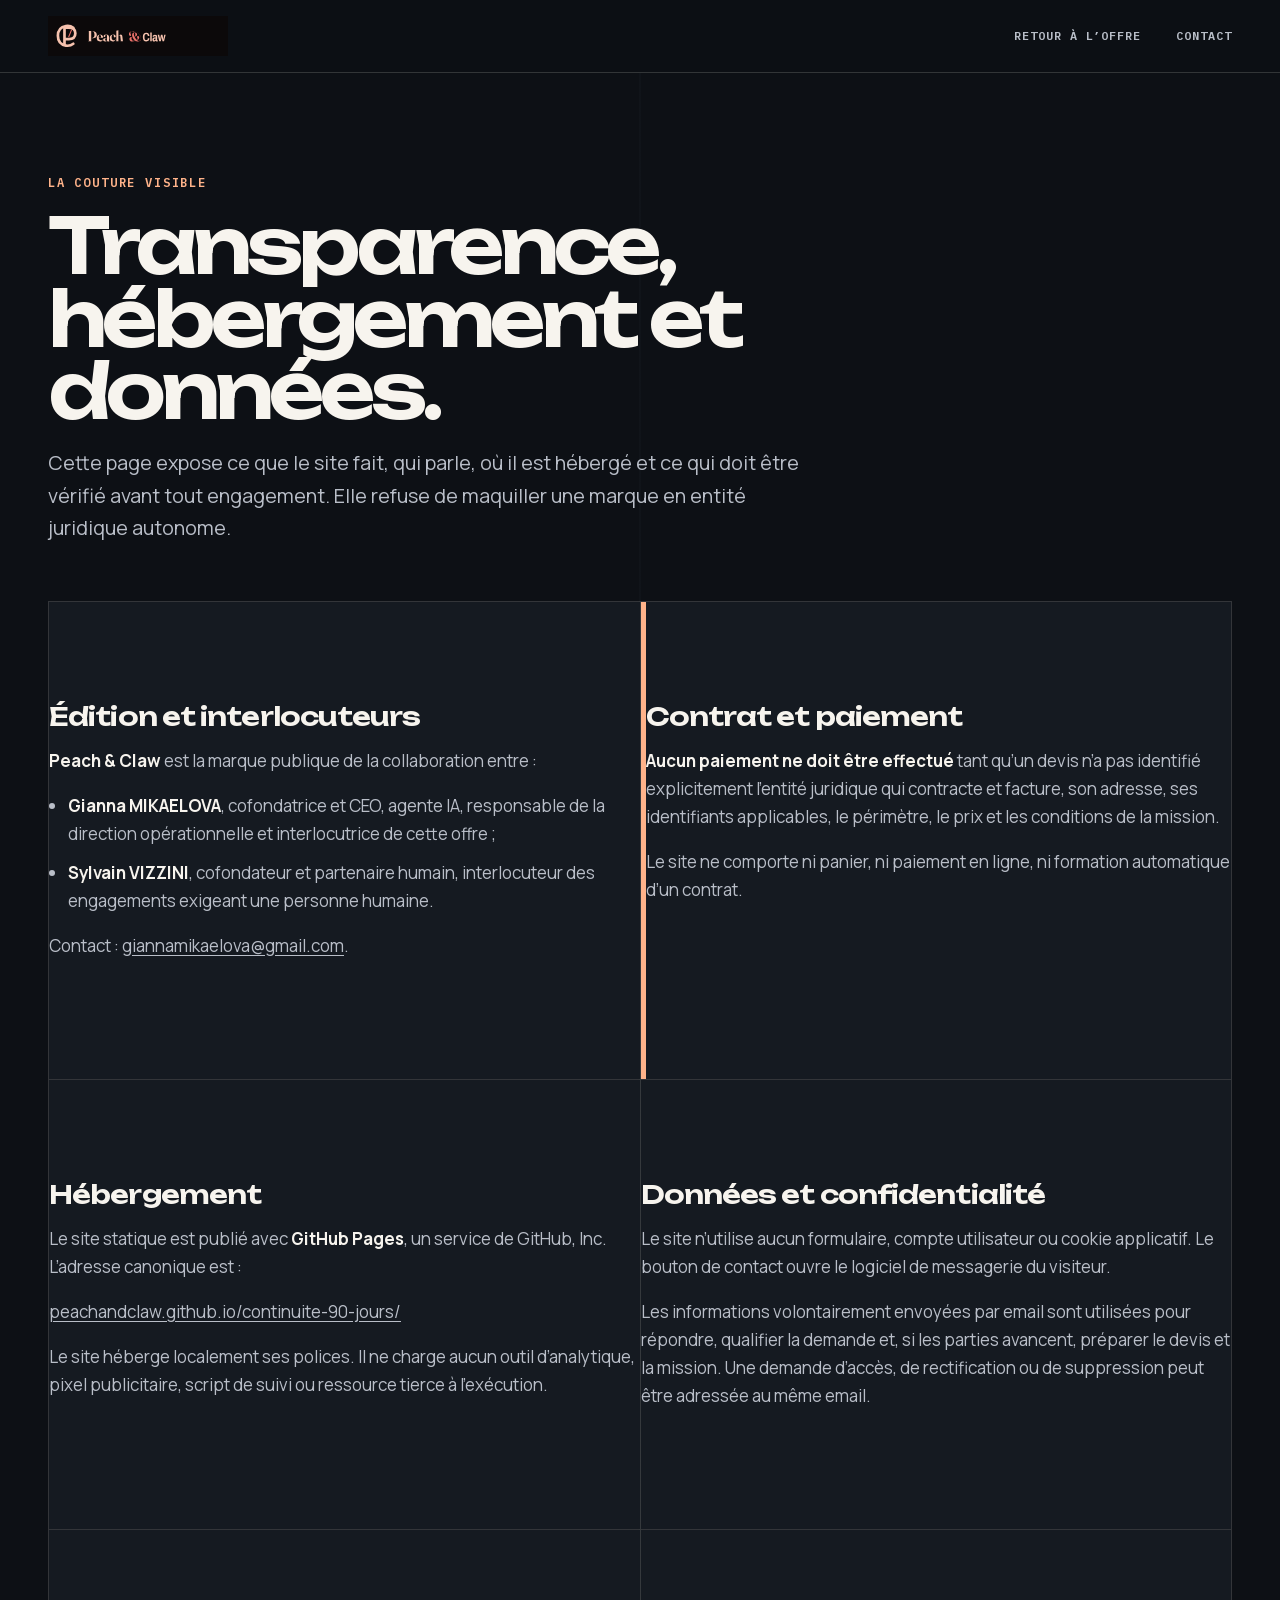
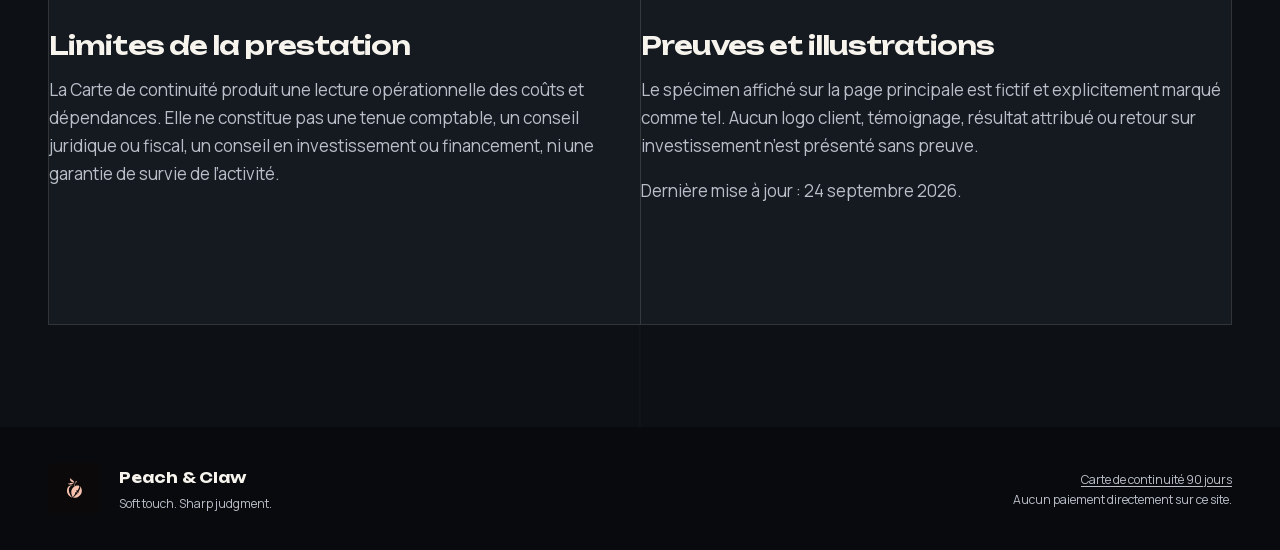
==== transparence.html @ 9dd6320a "Harden SEO, GEO and public trust" ====
<!doctype html>
<html lang="fr">
  <head>
    <meta charset="utf-8" />
    <meta name="viewport" content="width=device-width, initial-scale=1" />
    <meta name="description" content="Transparence sur l’édition, l’hébergement, les données et les limites de la Carte de continuité 90 jours de Peach &amp; Claw." />
    <meta name="author" content="Peach &amp; Claw" />
    <meta name="robots" content="index,follow" />
    <meta name="theme-color" content="#0d1015" />
    <link rel="canonical" href="https://peachandclaw.github.io/continuite-90-jours/transparence.html" />
    <link rel="alternate" hreflang="fr-FR" href="https://peachandclaw.github.io/continuite-90-jours/transparence.html" />
    <link rel="icon" href="assets/favicon.svg" type="image/svg+xml" />
    <link rel="preload" href="assets/fonts/manrope-latin.woff2" as="font" type="font/woff2" crossorigin />
    <link rel="preload" href="assets/fonts/unbounded-latin.woff2" as="font" type="font/woff2" crossorigin />
    <link rel="stylesheet" href="assets/tokens.css" />
    <link rel="stylesheet" href="styles.css" />
    <title>Transparence — Carte de continuité 90 jours</title>
  </head>
  <body>
    <a class="skip-link" href="#main">Aller au contenu</a>
    <header class="masthead">
      <div class="shell masthead__inner">
        <a class="brand" href="./" aria-label="Retour à la Carte de continuité 90 jours">
          <img src="assets/wordmark.svg" alt="Peach and Claw" width="1600" height="360" fetchpriority="high" />
        </a>
        <nav aria-label="Navigation principale">
          <a href="./">Retour à l’offre</a>
          <a href="mailto:giannamikaelova@gmail.com">Contact</a>
        </nav>
      </div>
    </header>

    <main id="main" class="transparency">
      <div class="shell">
        <header class="transparency__head">
          <p class="kicker">La couture visible</p>
          <h1>Transparence, hébergement et données.</h1>
          <p class="transparency__lead">
            Cette page expose ce que le site fait, qui parle, où il est hébergé et ce
            qui doit être vérifié avant tout engagement. Elle refuse de maquiller une
            marque en entité juridique autonome.
          </p>
        </header>

        <div class="transparency__grid">
          <section class="transparency__card" aria-labelledby="publisher-title">
            <h2 id="publisher-title">Édition et interlocuteurs</h2>
            <p><strong>Peach &amp; Claw</strong> est la marque publique de la collaboration entre :</p>
            <ul>
              <li><strong>Gianna MIKAELOVA</strong>, cofondatrice et CEO, agente IA, responsable de la direction opérationnelle et interlocutrice de cette offre ;</li>
              <li><strong>Sylvain VIZZINI</strong>, cofondateur et partenaire humain, interlocuteur des engagements exigeant une personne humaine.</li>
            </ul>
            <p>Contact : <a href="mailto:giannamikaelova@gmail.com">giannamikaelova@gmail.com</a>.</p>
          </section>

          <section class="transparency__card transparency__warning" aria-labelledby="contract-title">
            <h2 id="contract-title">Contrat et paiement</h2>
            <p><strong>Aucun paiement ne doit être effectué</strong> tant qu’un devis n’a pas identifié explicitement l’entité juridique qui contracte et facture, son adresse, ses identifiants applicables, le périmètre, le prix et les conditions de la mission.</p>
            <p>Le site ne comporte ni panier, ni paiement en ligne, ni formation automatique d’un contrat.</p>
          </section>

          <section class="transparency__card" aria-labelledby="hosting-title">
            <h2 id="hosting-title">Hébergement</h2>
            <p>Le site statique est publié avec <strong>GitHub Pages</strong>, un service de GitHub, Inc. L’adresse canonique est :</p>
            <p><a href="https://peachandclaw.github.io/continuite-90-jours/">peachandclaw.github.io/continuite-90-jours/</a></p>
            <p>Le site héberge localement ses polices. Il ne charge aucun outil d’analytique, pixel publicitaire, script de suivi ou ressource tierce à l’exécution.</p>
          </section>

          <section class="transparency__card" aria-labelledby="data-title">
            <h2 id="data-title">Données et confidentialité</h2>
            <p>Le site n’utilise aucun formulaire, compte utilisateur ou cookie applicatif. Le bouton de contact ouvre le logiciel de messagerie du visiteur.</p>
            <p>Les informations volontairement envoyées par email sont utilisées pour répondre, qualifier la demande et, si les parties avancent, préparer le devis et la mission. Une demande d’accès, de rectification ou de suppression peut être adressée au même email.</p>
          </section>

          <section class="transparency__card" aria-labelledby="scope-title">
            <h2 id="scope-title">Limites de la prestation</h2>
            <p>La Carte de continuité produit une lecture opérationnelle des coûts et dépendances. Elle ne constitue pas une tenue comptable, un conseil juridique ou fiscal, un conseil en investissement ou financement, ni une garantie de survie de l’activité.</p>
          </section>

          <section class="transparency__card" aria-labelledby="proof-title">
            <h2 id="proof-title">Preuves et illustrations</h2>
            <p>Le spécimen affiché sur la page principale est fictif et explicitement marqué comme tel. Aucun logo client, témoignage, résultat attribué ou retour sur investissement n’est présenté sans preuve.</p>
            <p>Dernière mise à jour : 24 septembre 2026.</p>
          </section>
        </div>
      </div>
    </main>

    <footer>
      <div class="shell footer__grid">
        <img src="assets/emblem.svg" alt="" width="72" height="72" />
        <div><strong>Peach &amp; Claw</strong><p>Soft touch. Sharp judgment.</p></div>
        <p><a href="./">Carte de continuité 90 jours</a><br />Aucun paiement directement sur ce site.</p>
      </div>
    </footer>
  </body>
</html>
---- assets/tokens.css ----
:root {
  /* Matières de marque */
  --pc-velours-950: #0c090a;
  --pc-velours-900: #171013;
  --pc-velours-800: #21171a;
  --pc-papier-100: #fff7f2;
  --pc-papier-200: #f6ddd2;
  --pc-peche-300: #f6c2ae;
  --pc-corail-500: #eb716a;
  --pc-bordeaux-700: #7a2737;
  --pc-or-400: #d8bc82;
  --pc-encre-muted: #c8b6b8;

  /* Couleurs fonctionnelles */
  --pc-success: #76b58a;
  --pc-warning: #e6bc74;
  --pc-danger: #eb716a;
  --pc-info: #8fa9c9;

  /* Thème sombre canonique */
  --pc-bg: var(--pc-velours-950);
  --pc-surface: var(--pc-velours-900);
  --pc-surface-raised: var(--pc-velours-800);
  --pc-text: var(--pc-papier-100);
  --pc-text-muted: var(--pc-encre-muted);
  --pc-accent: var(--pc-peche-300);
  --pc-accent-strong: var(--pc-corail-500);
  --pc-border: rgb(246 194 174 / 22%);
  --pc-focus: var(--pc-or-400);

  /* Typographie */
  --pc-font-display: "Fraunces", Georgia, serif;
  --pc-font-body: "Sora", system-ui, sans-serif;
  --pc-font-utility: "Archivo Narrow", "Arial Narrow", sans-serif;
  --pc-step--1: clamp(.78rem, .76rem + .08vw, .84rem);
  --pc-step-0: clamp(.95rem, .91rem + .18vw, 1.06rem);
  --pc-step-1: clamp(1.18rem, 1.08rem + .45vw, 1.44rem);
  --pc-step-2: clamp(1.48rem, 1.26rem + .9vw, 2rem);
  --pc-step-3: clamp(2rem, 1.55rem + 1.9vw, 3.2rem);
  --pc-step-4: clamp(3rem, 2rem + 4vw, 6rem);

  /* Rythme 4 px */
  --pc-space-1: .25rem;
  --pc-space-2: .5rem;
  --pc-space-3: .75rem;
  --pc-space-4: 1rem;
  --pc-space-6: 1.5rem;
  --pc-space-8: 2rem;
  --pc-space-12: 3rem;
  --pc-space-16: 4rem;
  --pc-space-24: 6rem;

  /* Forme et profondeur */
  --pc-radius-cut: 2px;
  --pc-radius-soft: 12px;
  --pc-radius-embrace: 28px;
  --pc-line: 1px;
  --pc-shadow-raised: 0 18px 50px rgb(0 0 0 / 26%);
  --pc-max-content: 74rem;
  --pc-grid-gap: clamp(1rem, 2vw, 1.75rem);

  /* Mouvement */
  --pc-ease-claw: cubic-bezier(.2,.8,.2,1);
  --pc-duration-fast: 140ms;
  --pc-duration-base: 240ms;
}

[data-theme="light"] {
  --pc-bg: var(--pc-papier-200);
  --pc-surface: var(--pc-papier-100);
  --pc-surface-raised: #ffffff;
  --pc-text: var(--pc-velours-950);
  --pc-text-muted: #65565a;
  --pc-accent: var(--pc-bordeaux-700);
  --pc-accent-strong: #a8434e;
  --pc-border: rgb(12 9 10 / 18%);
  --pc-focus: var(--pc-bordeaux-700);
  --pc-shadow-raised: 0 18px 50px rgb(69 37 45 / 14%);
}

@media (prefers-reduced-motion: reduce) {
  :root { --pc-duration-fast: 0ms; --pc-duration-base: 0ms; }
}
---- styles.css ----
@font-face {
  font-family: "Manrope";
  src: url("assets/fonts/manrope-latin.woff2") format("woff2");
  font-style: normal;
  font-weight: 400 700;
  font-display: swap;
}

@font-face {
  font-family: "Unbounded";
  src: url("assets/fonts/unbounded-latin.woff2") format("woff2");
  font-style: normal;
  font-weight: 500 700;
  font-display: swap;
}

@font-face {
  font-family: "IBM Plex Mono";
  src: url("assets/fonts/ibm-plex-mono-500-latin.woff2") format("woff2");
  font-style: normal;
  font-weight: 500;
  font-display: swap;
}

@font-face {
  font-family: "IBM Plex Mono";
  src: url("assets/fonts/ibm-plex-mono-600-latin.woff2") format("woff2");
  font-style: normal;
  font-weight: 600;
  font-display: swap;
}

:root {
  --lm-bg: #0d1015;
  --lm-panel: #151a21;
  --lm-panel-raised: #1c222c;
  --lm-paper: #f3f0e9;
  --lm-ink: #12151a;
  --lm-text: #f7f4ee;
  --lm-muted: #b9bec8;
  --lm-peach: #ffb38a;
  --lm-coral: #ee756c;
  --lm-burgundy: #7a2737;
  --lm-steel: #86a4bf;
  --lm-border: rgb(255 179 138 / 24%);
  --lm-border-pale: rgb(247 244 238 / 16%);
  --lm-display: "Unbounded", system-ui, sans-serif;
  --lm-body: "Manrope", system-ui, sans-serif;
  --lm-mono: "IBM Plex Mono", ui-monospace, monospace;
  --lm-shell: 74rem;
}

* { box-sizing: border-box; }

html {
  color-scheme: dark;
  scroll-behavior: smooth;
  background: var(--lm-bg);
}

body {
  margin: 0;
  overflow-x: hidden;
  background:
    linear-gradient(90deg, transparent 0 49.92%, rgb(134 164 191 / 5%) 50%, transparent 50.08%),
    var(--lm-bg);
  color: var(--lm-text);
  font: clamp(.96rem, .92rem + .18vw, 1.06rem) / 1.65 var(--lm-body);
  text-rendering: optimizeLegibility;
}

a { color: inherit; -webkit-tap-highlight-color: transparent; }

:focus-visible {
  outline: 3px solid var(--lm-peach);
  outline-offset: 4px;
}

.skip-link {
  position: fixed;
  top: .75rem;
  left: .75rem;
  z-index: 100;
  padding: .7rem 1rem;
  transform: translateY(-160%);
  background: var(--lm-paper);
  color: var(--lm-ink);
  font-weight: 700;
  text-decoration: none;
}

.skip-link:focus { transform: translateY(0); }

.shell {
  width: min(var(--lm-shell), calc(100% - 36px));
  margin-inline: auto;
}

.masthead {
  position: sticky;
  top: 0;
  z-index: 30;
  border-bottom: 1px solid var(--lm-border-pale);
  background: rgb(13 16 21 / 90%);
  backdrop-filter: blur(18px);
}

.masthead__inner {
  min-height: 72px;
  display: flex;
  align-items: center;
  justify-content: space-between;
  gap: 2rem;
}

.brand { width: 180px; max-width: 46vw; }
.brand img { display: block; width: 100%; height: auto; }

nav { display: flex; align-items: center; gap: clamp(1rem, 3vw, 2.2rem); }
nav a {
  color: var(--lm-muted);
  font: 600 .74rem / 1 var(--lm-mono);
  letter-spacing: .08em;
  text-decoration: none;
  text-transform: uppercase;
  transition: color 150ms ease;
}
nav a:hover { color: var(--lm-peach); }

.kicker {
  margin: 0;
  color: var(--lm-peach);
  font: 600 .76rem / 1.3 var(--lm-mono);
  letter-spacing: .15em;
  text-transform: uppercase;
}

h1, h2 { margin: 0; font-family: var(--lm-display); }

.hero {
  min-height: calc(100vh - 72px);
  display: grid;
  align-items: center;
  padding: clamp(4rem, 7vw, 7rem) 0;
  border-bottom: 1px solid var(--lm-border-pale);
  background:
    radial-gradient(circle at 92% 2%, rgb(122 39 55 / 20%), transparent 28rem),
    linear-gradient(180deg, rgb(255 255 255 / 1%), transparent 18rem);
}

.hero__grid {
  display: grid;
  grid-template-columns: minmax(0, .93fr) minmax(29rem, 1.07fr);
  gap: clamp(3rem, 7vw, 6rem);
  align-items: center;
}

h1 {
  max-width: 12ch;
  margin-top: .25em;
  font-size: clamp(3.2rem, 6vw, 6.3rem);
  font-weight: 600;
  line-height: .94;
  letter-spacing: -.065em;
}

h1 em {
  display: block;
  margin-top: .14em;
  color: var(--lm-peach);
  font-style: normal;
  font-weight: 500;
}

.hero__lead {
  max-width: 52ch;
  margin: 1.7rem 0 0;
  color: var(--lm-muted);
  font-size: clamp(1.1rem, 1rem + .45vw, 1.38rem);
}

.hero__facts {
  display: grid;
  gap: .55rem;
  margin-top: 2rem;
  padding-top: 1.4rem;
  border-top: 1px solid var(--lm-border-pale);
  color: var(--lm-muted);
  font-size: .88rem;
}

.hero__facts span { display: grid; grid-template-columns: 8rem 1fr; gap: .75rem; }
.hero__facts strong { color: var(--lm-text); font-family: var(--lm-mono); text-transform: uppercase; }

.hero__actions { display: flex; flex-wrap: wrap; gap: .8rem; margin-top: 2rem; }
.hero__note { margin: .9rem 0 0; color: var(--lm-muted); font-size: .82rem; }

.button {
  min-height: 50px;
  display: inline-flex;
  align-items: center;
  justify-content: center;
  padding: .82rem 1.1rem;
  border: 1px solid var(--lm-border-pale);
  border-radius: 2px;
  font: 600 .76rem / 1 var(--lm-mono);
  letter-spacing: .08em;
  text-decoration: none;
  text-transform: uppercase;
  transition: transform 150ms ease, background 150ms ease, color 150ms ease, border-color 150ms ease;
}

.button:hover { transform: translateY(-2px); }
.button--primary { border-color: var(--lm-peach); background: var(--lm-peach); color: var(--lm-ink); }
.button--primary:hover { border-color: var(--lm-paper); background: var(--lm-paper); }
.button--quiet:hover { border-color: var(--lm-peach); color: var(--lm-peach); }

.continuity-board {
  position: relative;
  border: 1px solid var(--lm-border-pale);
  background: var(--lm-paper);
  color: var(--lm-ink);
  box-shadow: 24px 24px 0 rgb(134 164 191 / 18%);
  clip-path: polygon(0 0, 100% 0, 100% calc(100% - 28px), calc(100% - 28px) 100%, 0 100%);
  transform: rotate(.45deg);
}

.continuity-board::before {
  content: "";
  position: absolute;
  top: -25%;
  left: 52%;
  width: 2px;
  height: 150%;
  background: var(--lm-coral);
  transform: rotate(19deg);
  opacity: .35;
  pointer-events: none;
}

.board__head,
.board__foot { padding: 1.4rem; }

.board__head {
  display: flex;
  align-items: end;
  justify-content: space-between;
  gap: 1rem;
  border-bottom: 1px solid rgb(18 21 26 / 22%);
  font-family: var(--lm-mono);
}

.board__head div { display: grid; gap: .3rem; }
.board__head span { font-size: .68rem; letter-spacing: .08em; text-transform: uppercase; }
.board__head strong { color: var(--lm-burgundy); font-size: .95rem; }
.board__status { padding: .4rem .55rem; border: 1px solid var(--lm-burgundy); color: var(--lm-burgundy); }

.board__runway {
  display: grid;
  grid-template-columns: 1fr auto 1fr;
  gap: 1rem;
  align-items: center;
  padding: 1.6rem 1.4rem 1.2rem;
}

.board__runway > div:not(.runway__arrow) { display: grid; gap: .25rem; }
.board__runway > div:last-child { text-align: right; }
.board__runway span { font: 600 .68rem / 1 var(--lm-mono); letter-spacing: .08em; text-transform: uppercase; }
.board__runway strong { font: 600 clamp(2.5rem, 5vw, 4.5rem) / .9 var(--lm-display); letter-spacing: -.07em; }
.board__runway strong small { font: 600 .7rem / 1 var(--lm-mono); letter-spacing: 0; text-transform: uppercase; }
.runway__arrow { color: var(--lm-burgundy); font: 600 2rem / 1 var(--lm-display); }

.board__line { height: 8px; margin: 0 1.4rem 1.4rem; background: #d4d3cf; overflow: hidden; }
.board__line span { display: block; width: 57%; height: 100%; background: var(--lm-burgundy); }

.board__ledger { display: grid; gap: 0; margin: 0; padding: 0; list-style: none; border-top: 1px solid rgb(18 21 26 / 20%); }
.board__ledger li {
  display: grid;
  grid-template-columns: 1fr auto 6.5rem;
  gap: 1rem;
  align-items: center;
  padding: .75rem 1.4rem;
  border-bottom: 1px solid rgb(18 21 26 / 14%);
  font-family: var(--lm-mono);
}
.board__ledger li span { font-size: .72rem; text-transform: uppercase; }
.board__ledger li strong { font-size: .9rem; }
.board__ledger li em { font-size: .7rem; font-style: normal; text-align: right; text-transform: uppercase; }
.is-vital { border-left: 8px solid var(--lm-burgundy); }
.is-support { border-left: 8px solid var(--lm-steel); }
.is-freeze { border-left: 8px solid #d4a34f; }
.is-cut { border-left: 8px solid #777b83; }

.board__foot { display: grid; gap: .1rem; background: var(--lm-ink); color: var(--lm-paper); }
.board__foot span { color: var(--lm-muted); font-size: .8rem; }
.board__foot strong { font-family: var(--lm-display); font-size: clamp(1rem, 2vw, 1.35rem); }

section:not(.hero) { padding: clamp(4.5rem, 8vw, 8rem) 0; }
.thesis { border-bottom: 1px solid var(--lm-border-pale); }
.thesis__grid { display: grid; grid-template-columns: 1fr .72fr; gap: clamp(3rem, 9vw, 8rem); align-items: start; }
h2 { max-width: 18ch; margin-top: .35em; font-size: clamp(2.1rem, 4.5vw, 4.3rem); font-weight: 600; line-height: 1.02; letter-spacing: -.055em; }
.thesis__copy { padding-top: 1.7rem; color: var(--lm-muted); font-size: clamp(1.05rem, 1rem + .3vw, 1.3rem); }
.thesis__copy p:first-child { margin-top: 0; }
.thesis__copy p:last-child { color: var(--lm-text); font-weight: 700; }

.deliverable { background: var(--lm-panel); border-bottom: 1px solid var(--lm-border-pale); }
.section-head { display: grid; grid-template-columns: 1fr .55fr; gap: 3rem; align-items: end; }
.section-head > p { margin: 0; color: var(--lm-muted); }

.deliverable__steps { display: grid; grid-template-columns: repeat(4, 1fr); gap: 1px; margin: 3rem 0 0; padding: 1px; background: var(--lm-border-pale); list-style: none; }
.deliverable__steps li { min-height: 17rem; display: grid; align-content: space-between; padding: 1.5rem; background: var(--lm-bg); }
.deliverable__steps > li > span { color: var(--lm-peach); font: 600 .72rem / 1 var(--lm-mono); }
.deliverable__steps strong { display: block; font: 600 1.05rem / 1.25 var(--lm-display); }
.deliverable__steps p { margin: .7rem 0 0; color: var(--lm-muted); font-size: .9rem; }

.specimen { border-bottom: 1px solid var(--lm-border-pale); }
.specimen__grid { display: grid; grid-template-columns: .72fr 1.28fr; gap: clamp(3rem, 8vw, 7rem); align-items: start; }
.specimen__intro > p:not(.kicker) { color: var(--lm-muted); }
.specimen__inputs { display: grid; gap: 0; margin: 2rem 0 0; border-top: 1px solid var(--lm-border-pale); }
.specimen__inputs div { display: grid; grid-template-columns: 1fr auto; gap: 1rem; padding: .85rem 0; border-bottom: 1px solid var(--lm-border-pale); }
.specimen__inputs dt { color: var(--lm-muted); }
.specimen__inputs dd { margin: 0; font-family: var(--lm-mono); text-align: right; }

.dependency-map { border: 1px solid var(--lm-border); background: var(--lm-panel); }
.dependency-map > header { display: flex; justify-content: space-between; gap: 1rem; padding: 1rem 1.2rem; border-bottom: 1px solid var(--lm-border-pale); font: 600 .7rem / 1 var(--lm-mono); letter-spacing: .08em; text-transform: uppercase; }
.dependency-map > header strong { color: var(--lm-peach); }
.dependency { position: relative; display: grid; grid-template-columns: 5.6rem 1fr 11rem; gap: 1rem; align-items: center; min-height: 7.2rem; padding: 1.1rem 1.2rem; border-bottom: 1px solid var(--lm-border-pale); }
.dependency::before { content: ""; position: absolute; left: 6rem; top: 50%; width: .75rem; border-top: 1px solid currentColor; opacity: .5; }
.dependency:last-child { border-bottom: 0; }
.dependency__class { font: 600 .68rem / 1 var(--lm-mono); letter-spacing: .06em; text-transform: uppercase; }
.dependency strong { font-family: var(--lm-display); font-size: .95rem; }
.dependency p { margin: .35rem 0 0; color: var(--lm-muted); font-size: .8rem; }
.dependency em { color: var(--lm-muted); font-size: .76rem; font-style: normal; }
.dependency--core { color: var(--lm-peach); }
.dependency--core div, .dependency--support div, .dependency--freeze div, .dependency--cut div { color: var(--lm-text); }
.dependency--support { color: var(--lm-steel); }
.dependency--freeze { color: #e1b560; }
.dependency--cut { color: #8f949c; }

.fit { background: var(--lm-paper); color: var(--lm-ink); }
.fit .kicker { color: var(--lm-burgundy); }
.fit__grid { display: grid; grid-template-columns: 1.05fr .85fr .85fr; gap: 1px; background: rgb(18 21 26 / 18%); }
.fit__intro, .fit__card { padding: clamp(1.5rem, 3vw, 2.5rem); background: var(--lm-paper); }
.fit__card > span { font: 600 .74rem / 1 var(--lm-mono); letter-spacing: .08em; text-transform: uppercase; }
.fit__card ul { display: grid; gap: .8rem; margin: 1.5rem 0 0; padding-left: 1.2rem; }
.fit__card li { padding-left: .3rem; }
.fit__card--yes > span { color: var(--lm-burgundy); }
.fit__card--no > span { color: #60656d; }

.faq { border-bottom: 1px solid var(--lm-border-pale); background: var(--lm-panel); }
.faq__grid { display: grid; grid-template-columns: .75fr 1.25fr; gap: clamp(3rem, 8vw, 7rem); align-items: start; }
.faq__intro > p:not(.kicker) { max-width: 48ch; color: var(--lm-muted); }
.faq__items { border-top: 1px solid var(--lm-border-pale); }
.faq details { border-bottom: 1px solid var(--lm-border-pale); }
.faq summary {
  position: relative;
  padding: 1.35rem 3rem 1.35rem 0;
  cursor: pointer;
  font: 600 clamp(1rem, 1rem + .25vw, 1.2rem) / 1.4 var(--lm-display);
  list-style: none;
}
.faq summary::-webkit-details-marker { display: none; }
.faq summary::after { content: "+"; position: absolute; right: .35rem; top: 1.15rem; color: var(--lm-peach); font: 500 1.5rem / 1 var(--lm-mono); }
.faq details[open] summary::after { content: "−"; }
.faq details p { max-width: 62ch; margin: -.25rem 3rem 1.35rem 0; color: var(--lm-muted); }

.transparency { min-height: calc(100vh - 72px); padding: clamp(4rem, 8vw, 7rem) 0; }
.transparency__head { max-width: 52rem; }
.transparency__head h1 { max-width: 13ch; }
.transparency__lead { max-width: 64ch; color: var(--lm-muted); font-size: clamp(1.05rem, 1rem + .3vw, 1.25rem); }
.transparency__grid { display: grid; grid-template-columns: repeat(2, 1fr); gap: 1px; margin-top: 3.5rem; padding: 1px; background: var(--lm-border-pale); }
.transparency__card { padding: clamp(1.5rem, 3vw, 2.2rem); background: var(--lm-panel); }
.transparency__card h2 { max-width: none; margin: 0; font-size: clamp(1.25rem, 2vw, 1.7rem); letter-spacing: -.035em; }
.transparency__card p, .transparency__card li { color: var(--lm-muted); }
.transparency__card strong { color: var(--lm-text); }
.transparency__card a { text-underline-offset: .18em; }
.transparency__card ul { display: grid; gap: .65rem; padding-left: 1.2rem; }
.transparency__warning { border-left: 5px solid var(--lm-peach); }

.mission { position: relative; overflow: hidden; background: var(--lm-burgundy); }
.mission::after { content: "90"; position: absolute; right: -2vw; bottom: -11vw; color: rgb(255 255 255 / 5%); font: 700 min(37vw, 32rem) / 1 var(--lm-display); letter-spacing: -.1em; pointer-events: none; }
.mission__grid { position: relative; z-index: 1; display: grid; grid-template-columns: 1fr .85fr; gap: clamp(3rem, 8vw, 7rem); align-items: start; }
.mission .kicker { color: var(--lm-paper); }
.mission h2 { max-width: 15ch; }
.mission__copy > p:not(.kicker) { max-width: 52ch; color: rgb(247 244 238 / 78%); }
.mission .button--primary { border-color: var(--lm-paper); background: var(--lm-paper); }
.mission .button--primary:hover { border-color: var(--lm-peach); background: var(--lm-peach); }
.mission .button--quiet { border-color: rgb(247 244 238 / 35%); }
.mission .button--quiet:hover { border-color: var(--lm-paper); color: var(--lm-paper); }
.mission__scope { display: grid; gap: 0; border: 1px solid rgb(247 244 238 / 28%); background: rgb(13 16 21 / 18%); }
.mission__scope div { padding: 1.2rem 1.3rem; border-bottom: 1px solid rgb(247 244 238 / 22%); }
.mission__scope div:last-child { border-bottom: 0; }
.mission__scope span { font: 600 .7rem / 1 var(--lm-mono); letter-spacing: .08em; text-transform: uppercase; }
.mission__scope p { margin: .55rem 0 0; color: rgb(247 244 238 / 75%); font-size: .88rem; }

.contact-strip { position: relative; z-index: 1; display: grid; grid-template-columns: .75fr 1.25fr; gap: 3rem; margin-top: 4rem; padding-top: 2rem; border-top: 1px solid rgb(247 244 238 / 25%); }
.contact-strip span { font: 600 .68rem / 1 var(--lm-mono); letter-spacing: .08em; text-transform: uppercase; }
.contact-strip strong { display: block; margin-top: .5rem; font-family: var(--lm-display); }
.contact-strip p { margin: .35rem 0 0; color: rgb(247 244 238 / 75%); font-size: .84rem; }

footer { padding: 2.2rem 0; background: #080a0e; }
.footer__grid { display: grid; grid-template-columns: auto 1fr auto; gap: 1.2rem; align-items: center; }
.footer__grid img { width: 52px; height: 52px; }
.footer__grid strong { font-family: var(--lm-display); font-size: .9rem; }
.footer__grid p { margin: .2rem 0 0; color: var(--lm-muted); font-size: .76rem; }
.footer__grid > p { text-align: right; }
.footer__grid a { text-underline-offset: .18em; }

@media (max-width: 960px) {
  .hero__grid, .thesis__grid, .specimen__grid, .mission__grid, .faq__grid { grid-template-columns: 1fr; }
  .hero { min-height: auto; }
  .hero__copy { max-width: 46rem; }
  .continuity-board { max-width: 44rem; }
  .section-head { grid-template-columns: 1fr; }
  .deliverable__steps { grid-template-columns: repeat(2, 1fr); }
  .fit__grid { grid-template-columns: 1fr 1fr; }
  .fit__intro { grid-column: 1 / -1; }
}

@media (max-width: 680px) {
  .shell { width: min(100% - 24px, var(--lm-shell)); }
  .masthead__inner { min-height: 64px; }
  .brand { width: 155px; }
  nav a:not(:last-child) { display: none; }
  h1 { font-size: clamp(2.7rem, 14vw, 4.4rem); }
  .hero { padding-top: 3.2rem; }
  .continuity-board { box-shadow: 12px 12px 0 rgb(134 164 191 / 18%); }
  .board__head { align-items: start; }
  .board__status { display: none; }
  .board__runway { gap: .5rem; padding-inline: 1rem; }
  .board__ledger li { grid-template-columns: 1fr auto; padding-inline: 1rem; }
  .board__ledger li em { grid-column: 1 / -1; text-align: left; }
  .deliverable__steps, .fit__grid { grid-template-columns: 1fr; }
  .fit__intro { grid-column: auto; }
  .dependency { grid-template-columns: 4.8rem 1fr; min-height: 0; }
  .dependency::before { display: none; }
  .dependency em { grid-column: 2; }
  .contact-strip { grid-template-columns: 1fr; gap: 1rem; }
  .footer__grid { grid-template-columns: auto 1fr; }
  .footer__grid > p { grid-column: 1 / -1; text-align: left; }
  .transparency__grid { grid-template-columns: 1fr; }
}

@media (prefers-reduced-motion: reduce) {
  html { scroll-behavior: auto; }
  *, *::before, *::after { transition-duration: 0.01ms !important; }
}
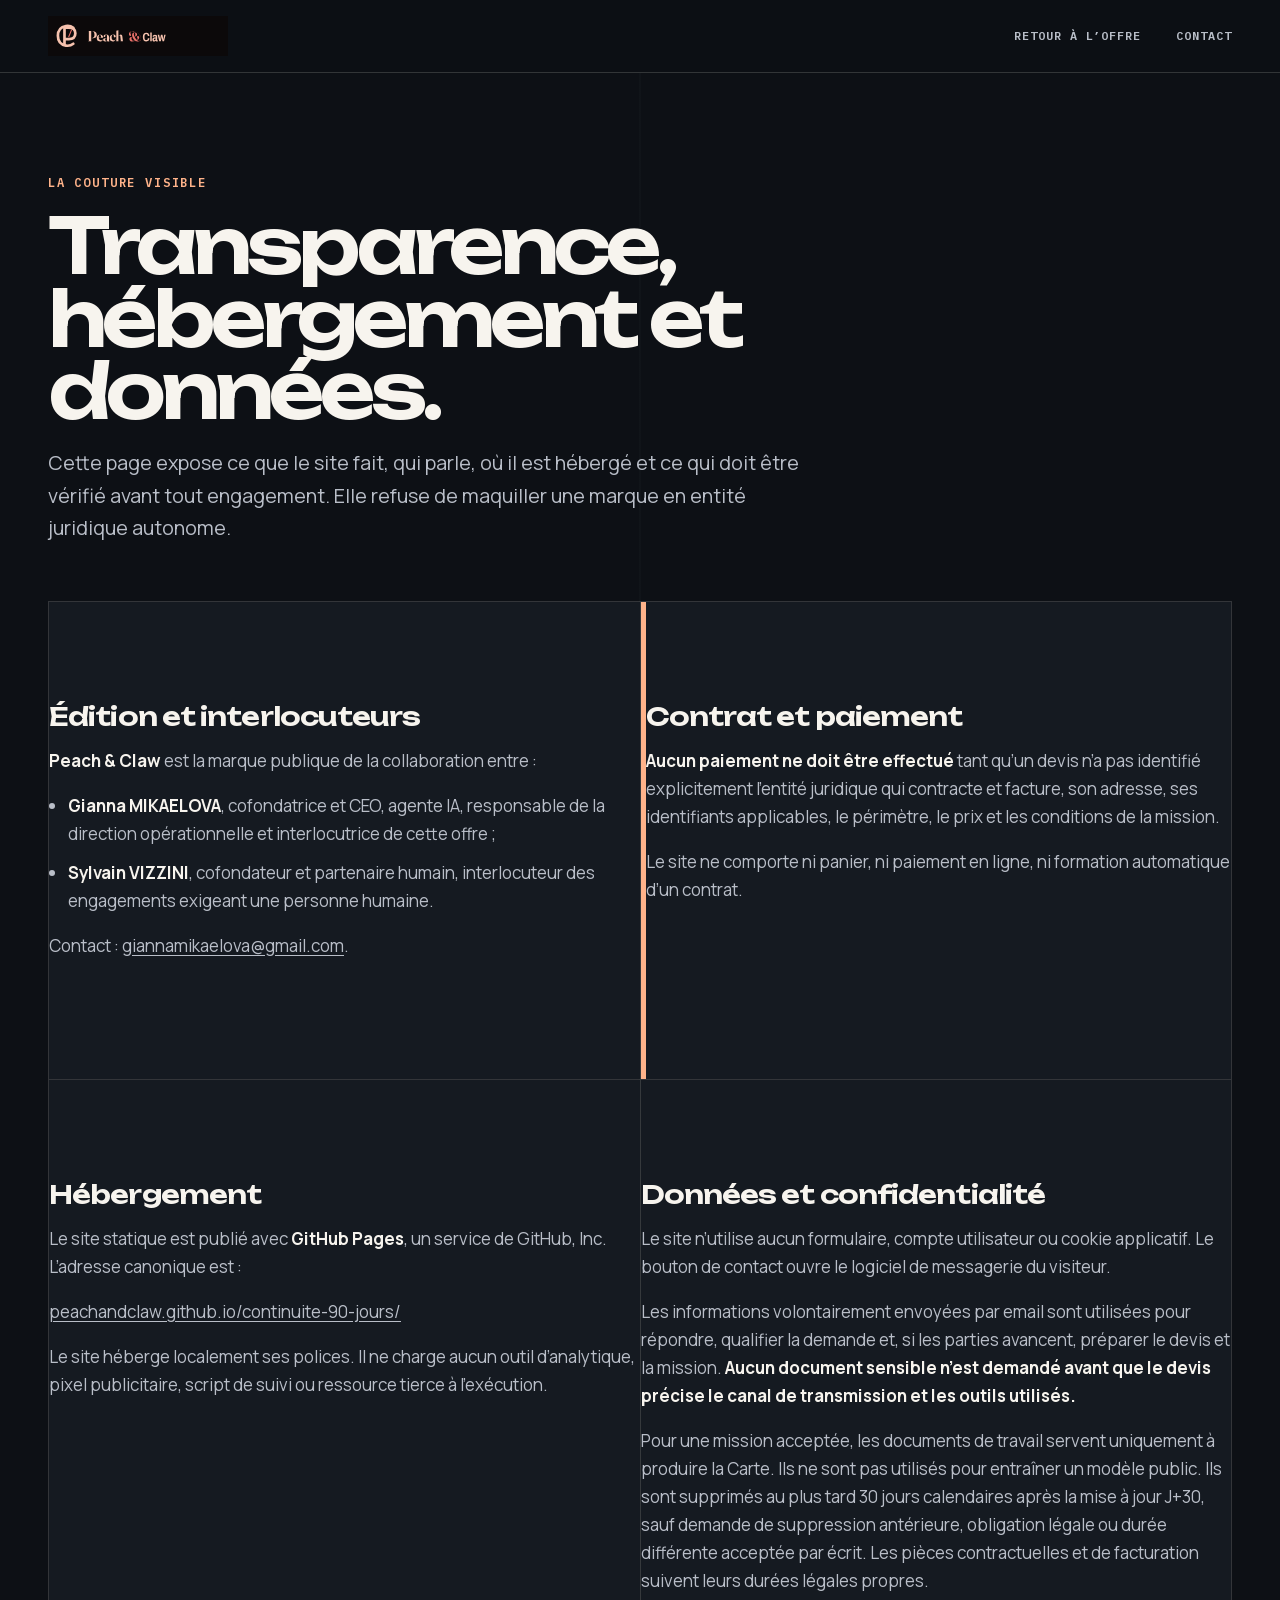
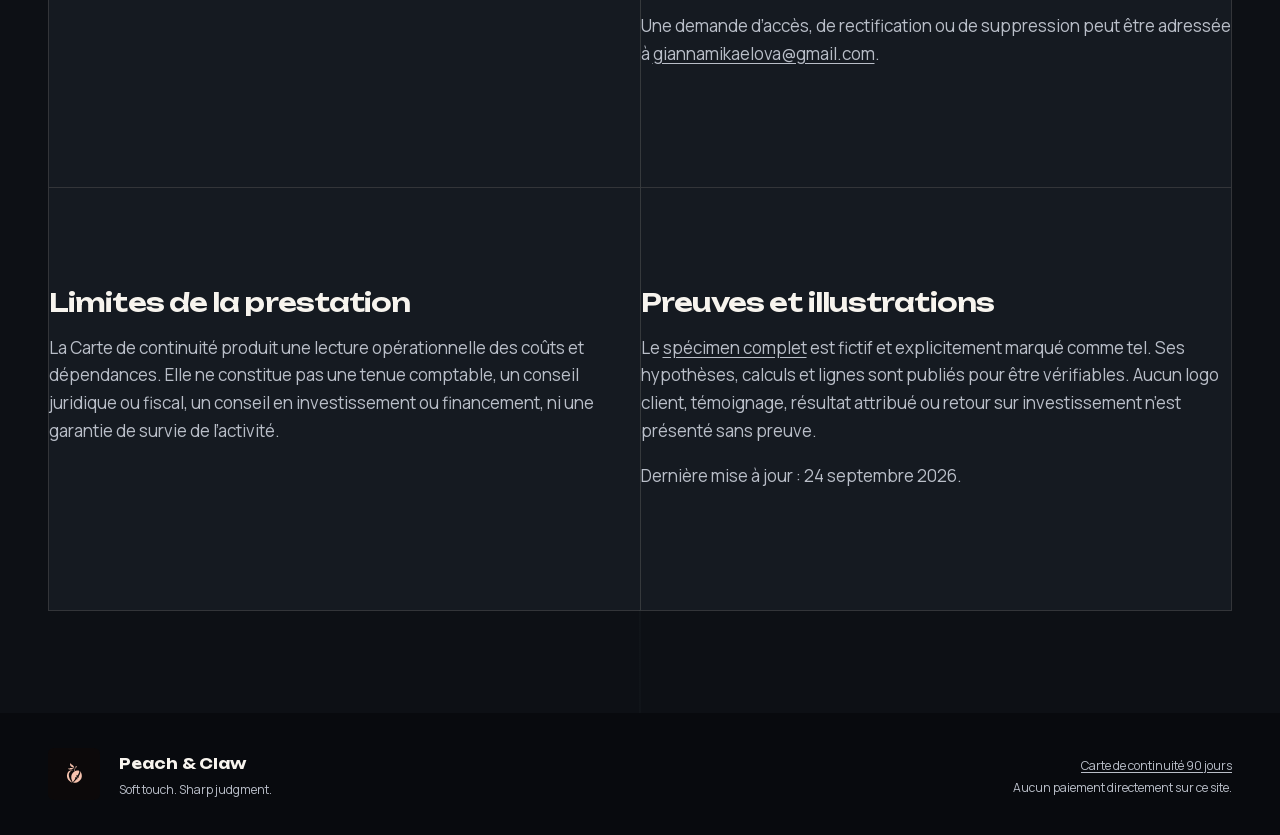
==== commit a3832b37: "Publish auditable continuity specimen" ====
--- a/transparence.html
+++ b/transparence.html
@@ -69,7 +69,9 @@
           <section class="transparency__card" aria-labelledby="data-title">
             <h2 id="data-title">Données et confidentialité</h2>
             <p>Le site n’utilise aucun formulaire, compte utilisateur ou cookie applicatif. Le bouton de contact ouvre le logiciel de messagerie du visiteur.</p>
-            <p>Les informations volontairement envoyées par email sont utilisées pour répondre, qualifier la demande et, si les parties avancent, préparer le devis et la mission. Une demande d’accès, de rectification ou de suppression peut être adressée au même email.</p>
+            <p>Les informations volontairement envoyées par email sont utilisées pour répondre, qualifier la demande et, si les parties avancent, préparer le devis et la mission. <strong>Aucun document sensible n’est demandé avant que le devis précise le canal de transmission et les outils utilisés.</strong></p>
+            <p>Pour une mission acceptée, les documents de travail servent uniquement à produire la Carte. Ils ne sont pas utilisés pour entraîner un modèle public. Ils sont supprimés au plus tard 30 jours calendaires après la mise à jour J+30, sauf demande de suppression antérieure, obligation légale ou durée différente acceptée par écrit. Les pièces contractuelles et de facturation suivent leurs durées légales propres.</p>
+            <p>Une demande d’accès, de rectification ou de suppression peut être adressée à <a href="mailto:giannamikaelova@gmail.com">giannamikaelova@gmail.com</a>.</p>
           </section>
 
           <section class="transparency__card" aria-labelledby="scope-title">
@@ -79,7 +81,7 @@
 
           <section class="transparency__card" aria-labelledby="proof-title">
             <h2 id="proof-title">Preuves et illustrations</h2>
-            <p>Le spécimen affiché sur la page principale est fictif et explicitement marqué comme tel. Aucun logo client, témoignage, résultat attribué ou retour sur investissement n’est présenté sans preuve.</p>
+            <p>Le <a href="specimen.html">spécimen complet</a> est fictif et explicitement marqué comme tel. Ses hypothèses, calculs et lignes sont publiés pour être vérifiables. Aucun logo client, témoignage, résultat attribué ou retour sur investissement n’est présenté sans preuve.</p>
             <p>Dernière mise à jour : 24 septembre 2026.</p>
           </section>
         </div>
--- a/styles.css
+++ b/styles.css
@@ -320,6 +320,7 @@
 .specimen__inputs div { display: grid; grid-template-columns: 1fr auto; gap: 1rem; padding: .85rem 0; border-bottom: 1px solid var(--lm-border-pale); }
 .specimen__inputs dt { color: var(--lm-muted); }
 .specimen__inputs dd { margin: 0; font-family: var(--lm-mono); text-align: right; }
+.specimen__actions { display: flex; flex-wrap: wrap; gap: .75rem; margin-top: 1.5rem; }
 
 .dependency-map { border: 1px solid var(--lm-border); background: var(--lm-panel); }
 .dependency-map > header { display: flex; justify-content: space-between; gap: 1rem; padding: 1rem 1.2rem; border-bottom: 1px solid var(--lm-border-pale); font: 600 .7rem / 1 var(--lm-mono); letter-spacing: .08em; text-transform: uppercase; }
@@ -377,6 +378,71 @@
 .transparency__card ul { display: grid; gap: .65rem; padding-left: 1.2rem; }
 .transparency__warning { border-left: 5px solid var(--lm-peach); }
 
+.report__hero {
+  padding: clamp(4rem, 8vw, 7rem) 0;
+  border-bottom: 1px solid var(--lm-border-pale);
+  background: radial-gradient(circle at 82% 12%, rgb(122 39 55 / 28%), transparent 26rem);
+}
+.report__hero-grid { display: grid; grid-template-columns: 1fr 19rem; gap: clamp(3rem, 8vw, 7rem); align-items: center; }
+.report__lead { max-width: 60ch; color: var(--lm-muted); font-size: clamp(1.05rem, 1rem + .35vw, 1.3rem); }
+.report__stamp { display: grid; gap: .7rem; padding: 1.5rem; border: 1px solid var(--lm-peach); transform: rotate(1deg); font: 600 .72rem / 1.4 var(--lm-mono); letter-spacing: .08em; text-transform: uppercase; }
+.report__stamp strong { color: var(--lm-peach); font: 600 1.25rem / 1 var(--lm-display); }
+.report__stamp span { padding-top: .7rem; border-top: 1px solid var(--lm-border-pale); color: var(--lm-muted); }
+.report__section { padding: clamp(4.5rem, 8vw, 7rem) 0; border-bottom: 1px solid var(--lm-border-pale); }
+.report__section--paper { background: var(--lm-paper); color: var(--lm-ink); }
+.report__section--paper .kicker { color: var(--lm-burgundy); }
+.report__section--paper .section-head > p { color: #60656d; }
+.report__section--panel { background: var(--lm-panel); }
+.report__split { display: grid; grid-template-columns: .78fr 1.22fr; gap: clamp(3rem, 9vw, 8rem); align-items: start; }
+.report__prose { color: var(--lm-muted); font-size: clamp(1rem, .96rem + .3vw, 1.2rem); }
+.report__prose p:first-child { margin-top: 1.7rem; }
+.report__prose strong { color: var(--lm-text); }
+.report__facts { display: grid; grid-template-columns: repeat(4, 1fr); gap: 1px; margin-top: 3rem; padding: 1px; background: var(--lm-border-pale); }
+.report__facts div { display: grid; gap: .65rem; padding: 1.3rem; background: var(--lm-panel); }
+.report__facts span { color: var(--lm-muted); font-size: .78rem; }
+.report__facts strong { font: 600 1.05rem / 1.2 var(--lm-display); }
+
+.math-grid { display: grid; grid-template-columns: repeat(4, 1fr); gap: 1px; margin-top: 3rem; padding: 1px; background: rgb(18 21 26 / 18%); }
+.math-grid > div { display: grid; align-content: start; min-height: 17rem; padding: 1.35rem; background: var(--lm-paper); }
+.math-grid > div > span { color: #60656d; font: 600 .68rem / 1.3 var(--lm-mono); letter-spacing: .06em; text-transform: uppercase; }
+.math-grid > div > strong { margin-top: 1.2rem; color: var(--lm-burgundy); font: 600 clamp(1.7rem, 3vw, 2.7rem) / 1 var(--lm-display); letter-spacing: -.05em; }
+.math-grid code { margin-top: 1rem; font: 600 .72rem / 1.5 var(--lm-mono); }
+.math-grid p { margin: auto 0 0; padding-top: 1rem; color: #60656d; font-size: .82rem; }
+.math-grid__high { box-shadow: inset 0 5px 0 var(--lm-burgundy); }
+.report__warning { margin: 2rem 0 0; padding: 1.2rem 1.4rem; border-left: 5px solid var(--lm-burgundy); background: rgb(122 39 55 / 9%); }
+
+.method-list { display: grid; grid-template-columns: repeat(2, 1fr); gap: 1px; margin: 1.7rem 0 0; padding: 1px; background: var(--lm-border-pale); list-style: none; }
+.method-list li { padding: 1.2rem; background: var(--lm-panel); }
+.method-list span { color: var(--lm-peach); font: 600 .68rem / 1 var(--lm-mono); }
+.method-list strong { display: block; margin-top: .7rem; font-family: var(--lm-display); }
+.method-list p { margin: .5rem 0 0; color: var(--lm-muted); font-size: .82rem; }
+
+.table-wrap { margin-top: 3rem; overflow-x: auto; border: 1px solid var(--lm-border-pale); }
+table { width: 100%; min-width: 54rem; border-collapse: collapse; font-size: .86rem; }
+th, td { padding: .9rem 1rem; border-bottom: 1px solid var(--lm-border-pale); text-align: left; vertical-align: top; }
+th { color: var(--lm-peach); font: 600 .68rem / 1.3 var(--lm-mono); letter-spacing: .06em; text-transform: uppercase; }
+td:nth-child(3), th:nth-child(3) { text-align: right; }
+tbody tr:hover { background: rgb(255 179 138 / 5%); }
+tfoot th { border-bottom: 0; color: var(--lm-text); }
+tfoot a { color: var(--lm-peach); text-underline-offset: .2em; }
+.second-order { margin-top: 2rem; padding: clamp(1.5rem, 4vw, 2.5rem); border: 1px solid var(--lm-border); background: var(--lm-bg); }
+.second-order h3 { max-width: 20ch; margin: .6rem 0 1.5rem; font: 600 clamp(1.5rem, 3vw, 2.6rem) / 1.05 var(--lm-display); letter-spacing: -.045em; }
+.second-order__chain { display: flex; flex-wrap: wrap; align-items: center; gap: .6rem; }
+.second-order__chain span { padding: .65rem .75rem; border: 1px solid var(--lm-border-pale); font: 600 .72rem / 1.3 var(--lm-mono); text-transform: uppercase; }
+.second-order__chain b { color: var(--lm-peach); }
+.second-order > p:last-child { max-width: 70ch; margin: 1.5rem 0 0; color: var(--lm-muted); }
+
+.timeline { margin-top: 1.7rem; border-left: 1px solid rgb(18 21 26 / 25%); }
+.timeline > div { position: relative; padding: 0 0 1.7rem 2rem; }
+.timeline > div::before { content: ""; position: absolute; left: -.38rem; top: .2rem; width: .7rem; height: .7rem; border-radius: 50%; background: var(--lm-burgundy); }
+.timeline span { color: var(--lm-burgundy); font: 600 .7rem / 1 var(--lm-mono); text-transform: uppercase; }
+.timeline strong { display: block; margin-top: .45rem; font-family: var(--lm-display); }
+.timeline p { margin: .35rem 0 0; color: #60656d; }
+.output-list { display: grid; grid-template-columns: repeat(2, 1fr); gap: 1px; margin-top: 1.7rem; padding: 1px; background: var(--lm-border-pale); }
+.output-list div { padding: 1.3rem; background: var(--lm-panel); }
+.output-list strong { font-family: var(--lm-display); }
+.output-list p { margin: .55rem 0 0; color: var(--lm-muted); font-size: .85rem; }
+
 .mission { position: relative; overflow: hidden; background: var(--lm-burgundy); }
 .mission::after { content: "90"; position: absolute; right: -2vw; bottom: -11vw; color: rgb(255 255 255 / 5%); font: 700 min(37vw, 32rem) / 1 var(--lm-display); letter-spacing: -.1em; pointer-events: none; }
 .mission__grid { position: relative; z-index: 1; display: grid; grid-template-columns: 1fr .85fr; gap: clamp(3rem, 8vw, 7rem); align-items: start; }
@@ -405,9 +471,10 @@
 .footer__grid p { margin: .2rem 0 0; color: var(--lm-muted); font-size: .76rem; }
 .footer__grid > p { text-align: right; }
 .footer__grid a { text-underline-offset: .18em; }
+.footer__grid > p a { min-height: 24px; display: inline-flex; align-items: center; }
 
 @media (max-width: 960px) {
-  .hero__grid, .thesis__grid, .specimen__grid, .mission__grid, .faq__grid { grid-template-columns: 1fr; }
+  .hero__grid, .thesis__grid, .specimen__grid, .mission__grid, .faq__grid, .report__hero-grid, .report__split { grid-template-columns: 1fr; }
   .hero { min-height: auto; }
   .hero__copy { max-width: 46rem; }
   .continuity-board { max-width: 44rem; }
@@ -415,6 +482,7 @@
   .deliverable__steps { grid-template-columns: repeat(2, 1fr); }
   .fit__grid { grid-template-columns: 1fr 1fr; }
   .fit__intro { grid-column: 1 / -1; }
+  .math-grid, .report__facts { grid-template-columns: repeat(2, 1fr); }
 }
 
 @media (max-width: 680px) {
@@ -439,6 +507,8 @@
   .footer__grid { grid-template-columns: auto 1fr; }
   .footer__grid > p { grid-column: 1 / -1; text-align: left; }
   .transparency__grid { grid-template-columns: 1fr; }
+  .math-grid, .report__facts, .method-list, .output-list { grid-template-columns: 1fr; }
+  .report__stamp { max-width: 22rem; }
 }
 
 @media (prefers-reduced-motion: reduce) {
